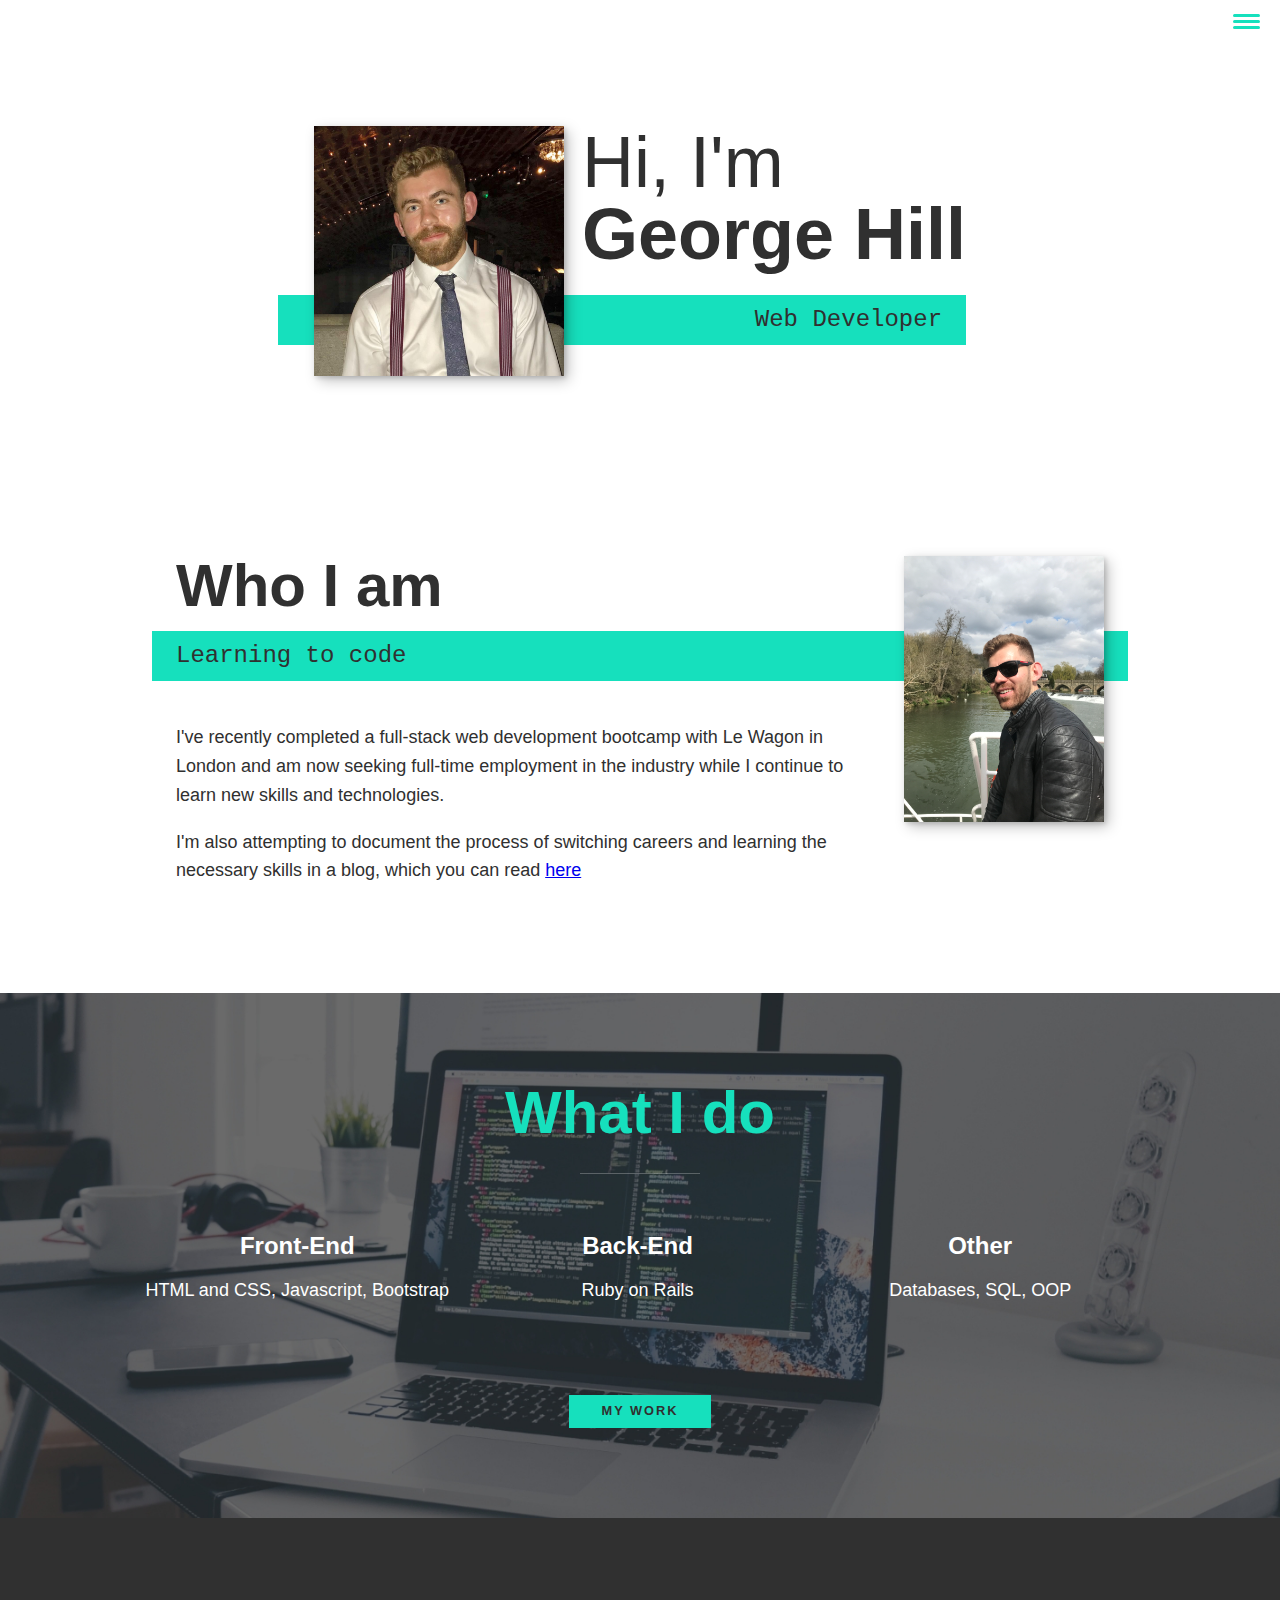
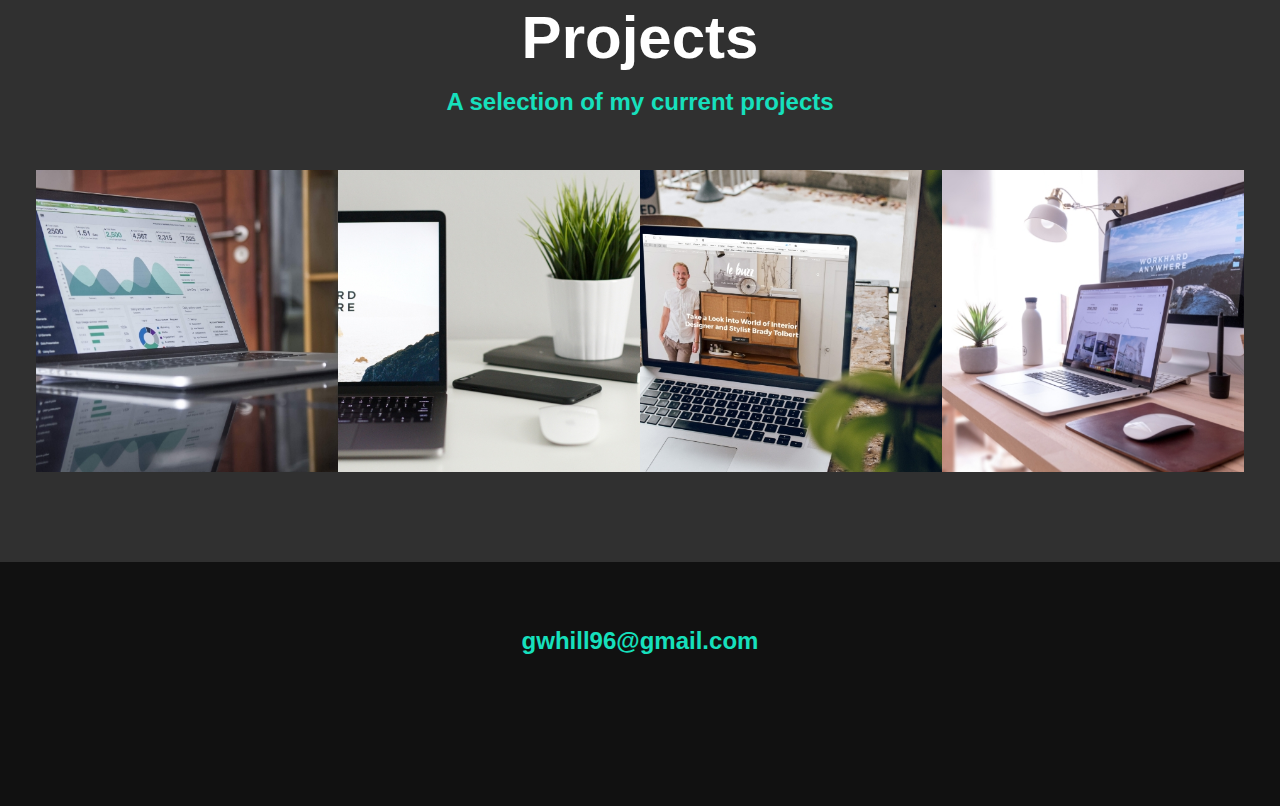
==== index.html @ 16427d5f "Making git repo" ====
<!DOCTYPE html>
<html lang="en">
    <head>
        <meta charset="UTF-8">
        <meta name="viewport" content="width=device-width, initial-scale=1.0">
        <title>George Hill Portfolio Website</title>
        <link rel="stylesheet" href="https://cdnjs.cloudflare.com/ajax/libs/normalize/7.0.0/normalize.min.css">
        <link rel="stylesheet" href="https://cdnjs.cloudflare.com/ajax/libs/font-awesome/5.11.2/css/all.css" integrity="sha256-46qynGAkLSFpVbEBog43gvNhfrOj+BmwXdxFgVK/Kvc=" crossorigin="anonymous" />

        <!-- Custom Fonts -->
        <link href="https://fonts.googleapis.com/css?family=Lora:400,700|Roboto+Slab:400,700&display=swap" rel="stylesheet">

        <link rel="stylesheet" href="css/style.css">

    </head>
    <body>
        <header>
            <div class="logo">
                <img src="" alt="">
            </div>
            <button class="nav-toggle" aria-label="toggle navigation">
                <span class="hamburger"></span>
            </button>
            <nav class="nav">
                <ul class="nav__list">
                    <li class="nav__item"><a href="#home" class="nav__link">Home</a></li>
                    <li class="nav__item"><a href="#about" class="nav__link">About Me</a></li>
                    <li class="nav__item"><a href="#work" class="nav__link">Projects</a></li>
                    <li class="nav__item"><a href="#resume" class="nav__link">Resume/CV</a></li>
                    <li class="nav__item"><a href="blog.html" class="nav__link">Blog</a></li>
                </ul>
            </nav>
        </header>

        <!-- Introduction -->
        <section class="intro" id="home">
            <h1 class="section__title section__title--intro">
                Hi, I'm<strong>George Hill</strong>
            </h1>
            <p class="section__subtitle section__subtitle--intro">Web Developer</p>
            <img src="img/geo-00.jpg" alt="a picture of George Hill smiling" class="intro__img">
        </section>

        <!-- About me -->
        <section class="about-me" id="about">
          <h2 class="section__title section__title--about">Who I am</h2>
          <p class="section__subtitle section__subtitle--about">Learning to code</p>

          <div class="about-me__body">
            <p>I've recently completed a full-stack web development bootcamp with Le Wagon in London and am now seeking full-time employment in the industry while I continue to learn new skills and technologies.</p>
            <p>I'm also attempting to document the process of switching careers and learning the necessary skills in a blog, which you can read <a href="blog.html">here</a></p>
          </div>

          <img src="img/geo-01.jpg" alt="George by a river" class="about-me__img">
       </section>

       <!-- My services -->
        <section class="my-services" id="services">
            <h2 class="section__title section__title--services">What I do</h2>
            <div class="services">
                <div class="service">
                    <h3>Front-End</h3>
                    <p>HTML and CSS, Javascript, Bootstrap</p>
                </div> <!-- / service -->

                <div class="service">
                    <h3>Back-End</h3>
                    <p>Ruby on Rails</p>
                </div> <!-- / service -->

                <div class="service">
                    <h3>Other</h3>
                    <p>Databases, SQL, OOP</p>
                </div> <!-- / service -->
            </div> <!-- / services -->

            <a href="#work" class="btn">My Work</a>
        </section>

        <!-- Projects -->
        <section class="my-work" id="work">
            <h2 class="section__title section__title--work">Projects</h2>
            <p class="section__subtitle section__subtitle--work">A selection of my current projects</p>

            <div class="portfolio">
                <!-- Portfolio item 01 -->
                <a href="portfolio-item.html" class="portfolio__item">
                    <img src="img/portfolio-01.jpg" alt="The Giving Loop" class="portfolio__img">
                </a>

                <!-- Portfolio item 02 -->
                <a href="portfolio-item.html" class="portfolio__item">
                    <img src="img/portfolio-02.jpg" alt="Petsy" class="portfolio__img">
                </a>

                <!-- Portfolio item 03 -->
                <a href="portfolio-item.html" class="portfolio__item">
                    <img src="img/portfolio-03.jpg" alt="Financial Planning App" class="portfolio__img">
                </a>

                <!-- Portfolio item 04 -->
                <a href="portfolio-item.html" class="portfolio__item">
                    <img src="img/portfolio-04.jpg" alt="Golf Clicker Game" class="portfolio__img">
                </a>
            </div>
        </section>


        <!-- Footer -->
        <footer class="footer">
            <a href="mailto:gwhill96@gmail.com" class="footer__link">gwhill96@gmail.com</a>
            <ul class="social-list">
                <li class="social-list__item">
                    <a class="social-list__link" href="https://www.linkedin.com/in/george-hill96/">
                        <i class="fab fa-linkedin"></i>
                    </a>
                </li>
                <li class="social-list__item">
                    <a class="social-list__link" href="https://github.com/gwhill96">
                        <i class="fab fa-github"></i>
                    </a>
                </li>
            </ul>
        </footer>


        <script src="js/index.js"></script>

    </body>
</html>
---- css/style.css ----
*,
*::before,
*::after {
    box-sizing: border-box;
}

/* Custom Properties */

:root {
    --ff-primary: 'Source Sans Pro', sans-serif;
    --ff-secondary: 'Source Code Pro', monospace;

    --fw-reg: 300;
    --fw-bold: 900;

    --clr-light: #fff;
    --clr-dark: #303030;
    --clr-accent: #16e0bd;

    --fs-h1: 3rem;
    --fs-h2: 2.25rem;
    --fs-h3: 1.25rem;
    --fs-body: 1rem;

    --bs: 0.25em 0.25em 0.75em rgba(0,0,0,.25),
          0.125em 0.125em 0.25em rgba(0,0,0,.15);
}

@media (min-width: 800px) {
    :root {
        --fs-h1: 4.5rem;
        --fs-h2: 3.75rem;
        --fs-h3: 1.5rem;
        --fs-body: 1.125rem;
    }
}

/* General styles */

html {
    scroll-behavior: smooth;
}

body {
    background: var(--clr-light);
    color: var(--clr-dark);
    margin: 0;
    font-family: var(--ff-primary);
    font-size: var(--fs-body);
    line-height: 1.6;
}

section {
    padding: 5em 2em;
}

img {
    display: block;
    max-width: 100%;
}

strong { font-weight: var(--fw-bold) }

:focus {
    outline: 3px solid var(--clr-accent);
    outline-offset: 3px;
}

/* Buttons */

.btn {
    display: inline-block;
    padding: .5em 2.5em;
    background: var(--clr-accent);
    color: var(--clr-dark);
    text-decoration: none;
    cursor: pointer;
    font-size: .8rem;
    text-transform: uppercase;
    letter-spacing: 2px;
    font-weight: var(--fw-bold);
    transition: transform 200ms ease-in-out;
}

.btn:hover {
    transform: scale(1.1);
}

/* Typography */

h1,
h2,
h3 {
    line-height: 1;
    margin: 0;
}

h1 { font-size: var(--fs-h1) }
h2 { font-size: var(--fs-h2) }
h3 { font-size: var(--fs-h3) }


.section__title {
    margin-bottom: .25em;
}

.section__title--intro {
    font-weight: var(--fw-reg);
}

.section__title--intro strong {
    display: block;
}

.section__subtitle {
    margin: 0;
    font-size: var(--fs-h3);
}

.section__subtitle--intro,
.section__subtitle--about {
    background: var(--clr-accent);
    padding: .25em 1em;
    font-family: var(--ff-secondary);
    margin-bottom: 1em;
}

.section__subtitle--work {
    color: var(--clr-accent);
    font-weight: var(--fw-bold);
    margin-bottom: 2em;
}

/* header */

header {
    display: flex;
    justify-content: space-between;
    padding: 1em;
}

.logo {
    max-width: 100px;
}

.nav {
    position: fixed;
    background: var(--clr-dark);
    color: var(--clr-light);
    top: 0;
    bottom: 0;
    left: 0;
    right: 0;
    z-index: 100;

    transform: translateX(100%);
    transition: transform 250ms cubic-bezier(.5, 0, .5, 1);
}

.nav__list {
    list-style: none;
    display: flex;
    height: 100%;
    flex-direction: column;
    justify-content: space-evenly;
    align-items: center;
    margin: 0;
    padding: 0;
}

.nav__link {
    color: inherit;
    font-weight: var(--fw-bold);
    font-size: var(--fs-h2);
    text-decoration: none;
}

.nav__link:hover {
    color: var(--clr-accent);
}

.nav-toggle {
    padding: .5em;
    background: transparent;
    border: 0;
    cursor: pointer;
    position: absolute;
    right: 1em;
    top: 1em;
    z-index: 1000;
}

.nav-open .nav {
    transform: translateX(0);
}

.nav-open .nav-toggle {
    position: fixed;
}

.nav-open .hamburger {
    transform: rotate(.625turn);
}

.nav-open .hamburger::before {
    transform: rotate(90deg) translateX(-6px);
}

.nav-open .hamburger::after {
    opacity: 0;
}

.hamburger {
    display: block;
    position: relative;
}

.hamburger,
.hamburger::before,
.hamburger::after {
    background: var(--clr-accent);
    width: 2em;
    height: 3px;
    border-radius: 1em;
    transition: transform 250ms ease-in-out;
}


.hamburger::before,
.hamburger::after {
    content: '';
    position: absolute;
    left: 0;
    right: 0;
}

.hamburger::before { top: 6px; }
.hamburger::after { bottom: 6px; }


/*  Intro section  */

.intro {
    position: relative;
}

.intro__img {
    box-shadow: var(--bs);
}

.section__subtitle--intro {
    display: inline-block;
}

@media (min-width: 600px) {
    .intro {
        display: grid;
        width: min-content;
        margin: 0 auto;
        grid-column-gap: 1em;
        grid-template-areas:
            "img title"
            "img subtitle";
        grid-template-columns: min-content max-content;
    }

    .intro__img {
        grid-area: img;
        min-width: 250px;
        position: relative;
        z-index: 2;
    }

    .section__subtitle--intro {
        align-self: start;
        grid-column: -1 / 1;
        grid-row: 2;
        text-align: right;
        position: relative;
        left: -1.5em;
        width: calc(100% + 1.5em);
    }
}



/*  My services section  */

.my-services {
    background-color: var(--clr-dark);
    background-image: url(../img/services-bg.jpg);
    background-size: cover;
    /* background-blend-mode: multiply; */
    color: var(--clr-light);
    text-align: center;
}

.section__title--services {
    color: var(--clr-accent);
    position: relative;
}

.section__title--services::after {
    content: '';
    display: block;
    width: 2em;
    height: 1px;
    margin: 0.5em auto 1em;
    background: var(--clr-light);
    opacity: 0.25;
}

.services {
    margin-bottom: 4em;
}

.service {
    max-width: 500px;
    flex: min-content;
}

@media (min-width: 800px) {
    .services {
        display: flex;
        max-width: 1000px;
        margin-left: auto;
        margin-right: auto;
    }

    .service + .service {
        margin-left: 2em;
    }
}


.about-me {
    max-width: 1000px;
    margin: 0 auto;
}

.about-me__img {
    box-shadow: var(--bs);
}

@media (min-width: 600px) {
    .about-me {
        display: grid;
        grid-template-columns: 1fr 200px;
        grid-template-areas:
            "title img"
            "subtitle img"
            "text img";
        grid-column-gap: 2em;
    }

    .section__title--about {
        grid-area: title;
    }

    .section__subtitle--about {
        grid-column: 1 / -1;
        grid-row: 2;
        position: relative;
        left: -1em;
        width: calc(100% + 2em);
        padding-left: 1em;
        padding-right: calc(200px + 4em);
    }

    .about-me__img {
        grid-area: img;
        position: relative;
        z-index: 2;
    }
}

/* My Work */

.my-work {
    background-color: var(--clr-dark);
    color: var(--clr-light);
    text-align: center;
}

.portfolio {
    display: grid;
    grid-template-columns: repeat(auto-fit, minmax(300px, 1fr));
}

.portfolio__item {
    background: var(--clr-accent);
    overflow: hidden;
}

.portfolio__img {
    transition:
        transform 750ms cubic-bezier(.5, 0, .5, 1),
        opacity 250ms linear;
}

.portfolio__item:focus {
    position: relative;
    z-index: 2;
}

.portfolio__img:hover,
.portfolio__item:focus .portfolio__img {
    transform: scale(1.2);
    opacity: .5;
}


/* footer */

.footer {
    background: #111;
    color: var(--clr-accent);
    text-align: center;
    padding: 2.5em 0;
    font-size: var(--fs-h3);

}

.footer a {
    color: inherit;
    text-decoration: none;
}

.footer__link {
    font-weight: var(--fw-bold);
}

.footer__link:hover,
.social-list__link:hover {
    opacity: .7;
}

.footer__link:hover {
    text-decoration: underline;
}

.social-list {
    list-style: none;
    display: flex;
    justify-content: center;
    margin: 2em 0 0;
    padding: 0;
}

.social-list__item {
    margin: 0 .5em;
}

.social-list__link {
    padding: .5em;
}
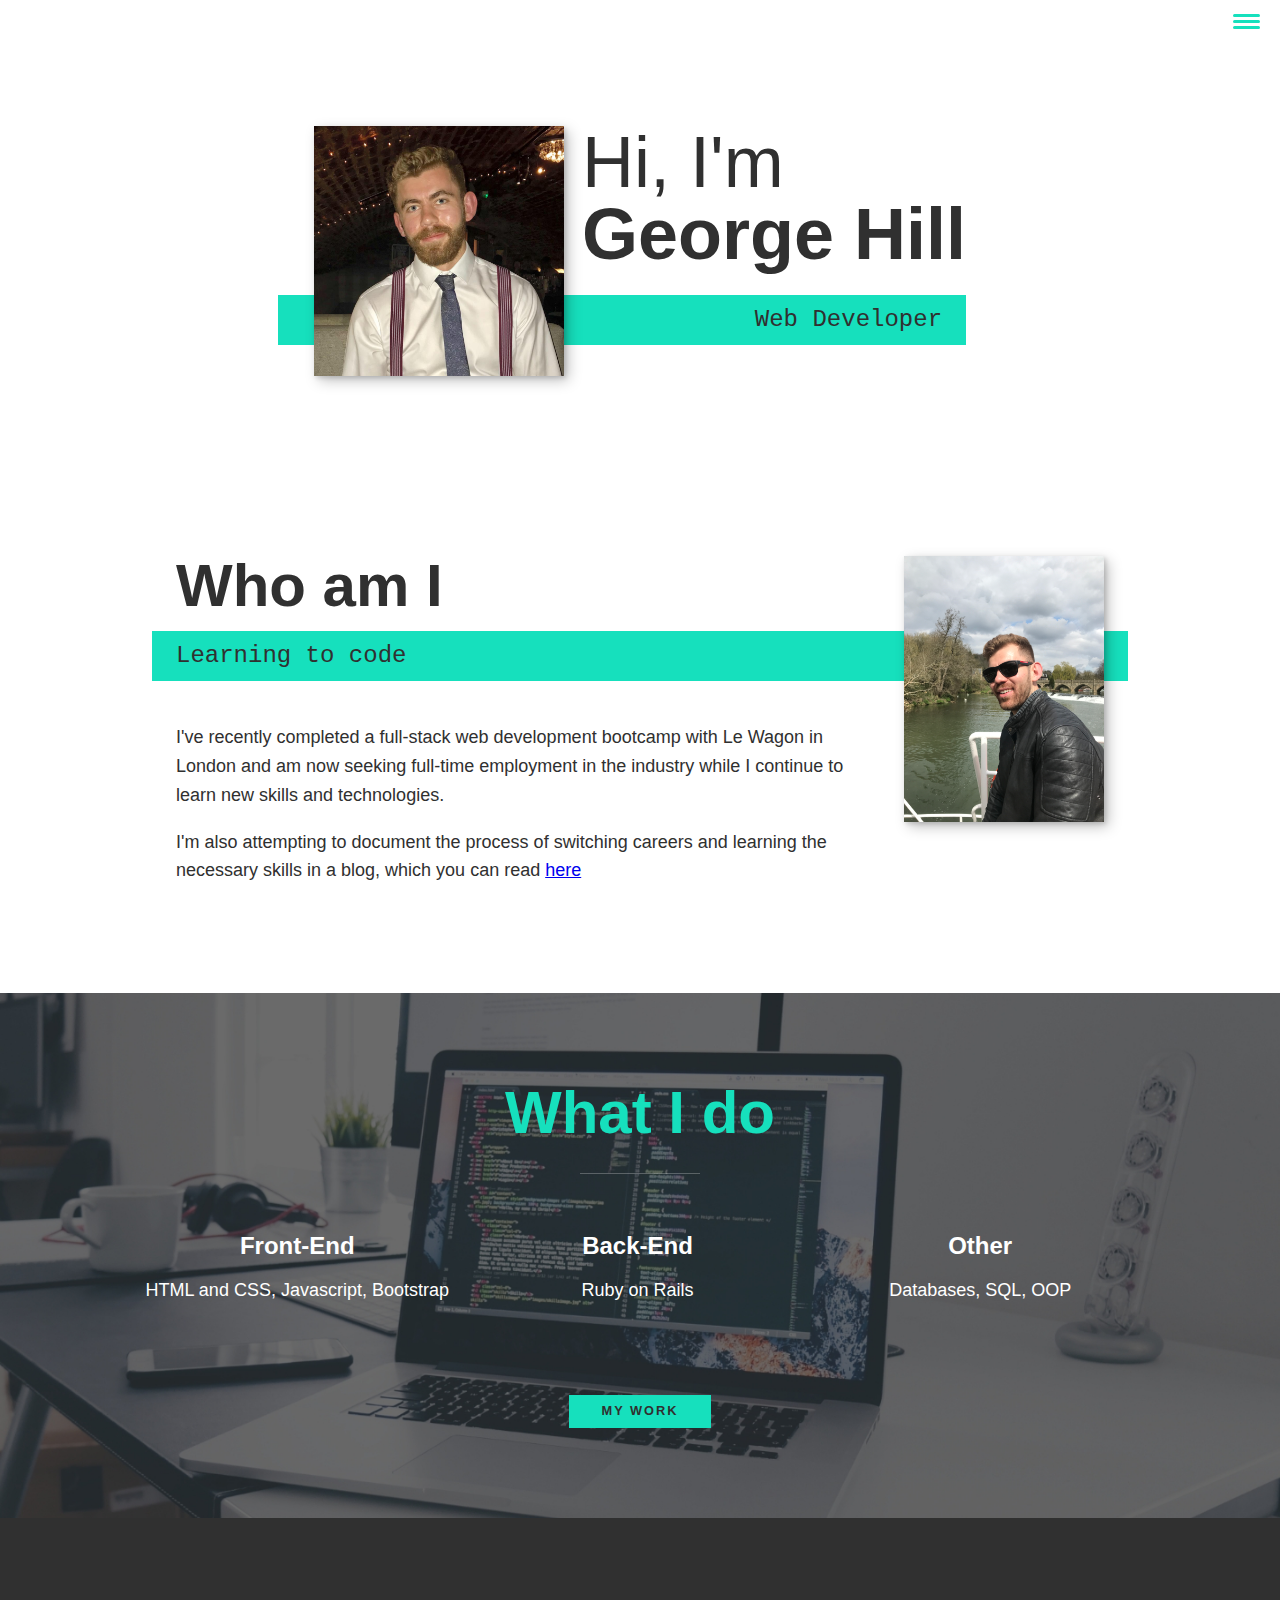
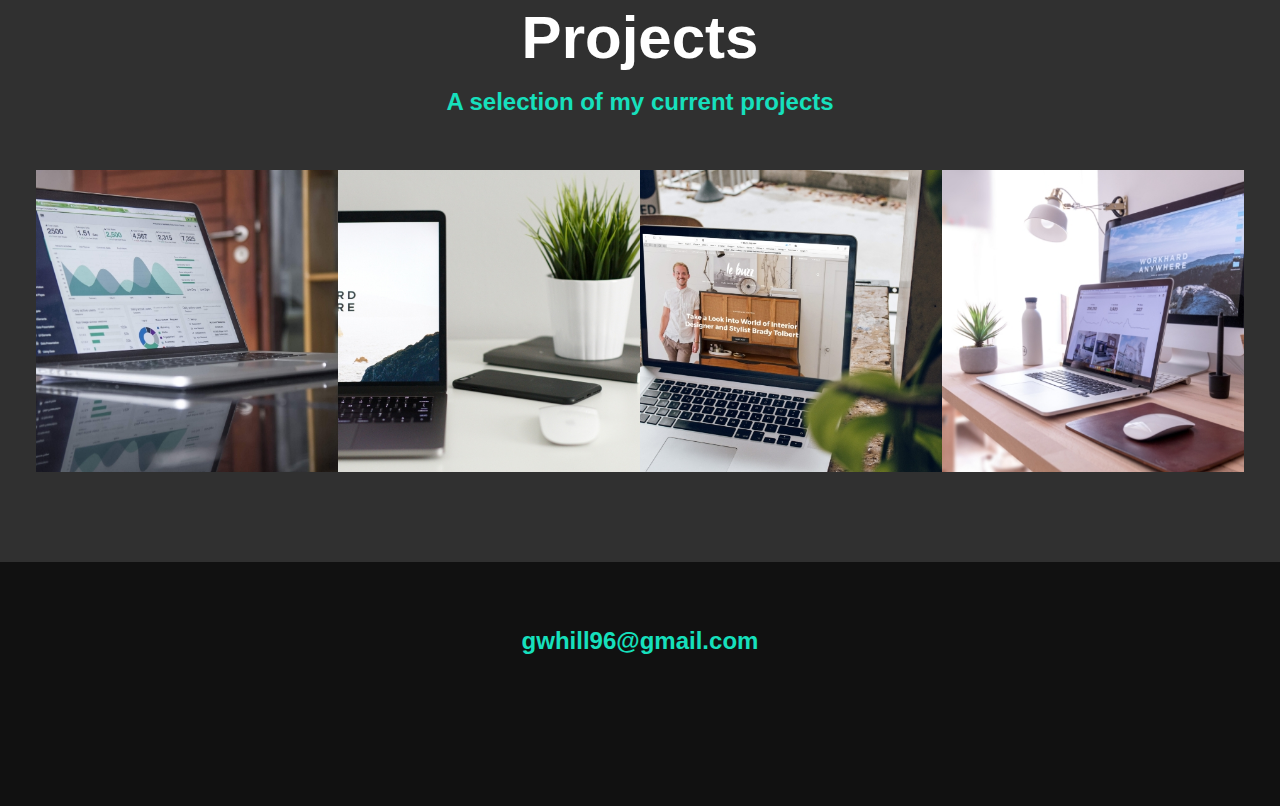
==== commit 5a12e551: "Added portfolio pages" ====
--- a/index.html
+++ b/index.html
@@ -43,7 +43,7 @@
 
         <!-- About me -->
         <section class="about-me" id="about">
-          <h2 class="section__title section__title--about">Who I am</h2>
+          <h2 class="section__title section__title--about">Who am I</h2>
           <p class="section__subtitle section__subtitle--about">Learning to code</p>
 
           <div class="about-me__body">
@@ -84,22 +84,22 @@
 
             <div class="portfolio">
                 <!-- Portfolio item 01 -->
-                <a href="portfolio-item.html" class="portfolio__item">
+                <a href="/portfolio-items/portfolio-item1.html" class="portfolio__item">
                     <img src="img/portfolio-01.jpg" alt="The Giving Loop" class="portfolio__img">
                 </a>
 
                 <!-- Portfolio item 02 -->
-                <a href="portfolio-item.html" class="portfolio__item">
+                <a href="/portfolio-items/portfolio-item2.html" class="portfolio__item">
                     <img src="img/portfolio-02.jpg" alt="Petsy" class="portfolio__img">
                 </a>
 
                 <!-- Portfolio item 03 -->
-                <a href="portfolio-item.html" class="portfolio__item">
+                <a href="/portfolio-items/portfolio-item3.html" class="portfolio__item">
                     <img src="img/portfolio-03.jpg" alt="Financial Planning App" class="portfolio__img">
                 </a>
 
                 <!-- Portfolio item 04 -->
-                <a href="portfolio-item.html" class="portfolio__item">
+                <a href="/portfolio-items/portfolio-item4.html" class="portfolio__item">
                     <img src="img/portfolio-04.jpg" alt="Golf Clicker Game" class="portfolio__img">
                 </a>
             </div>
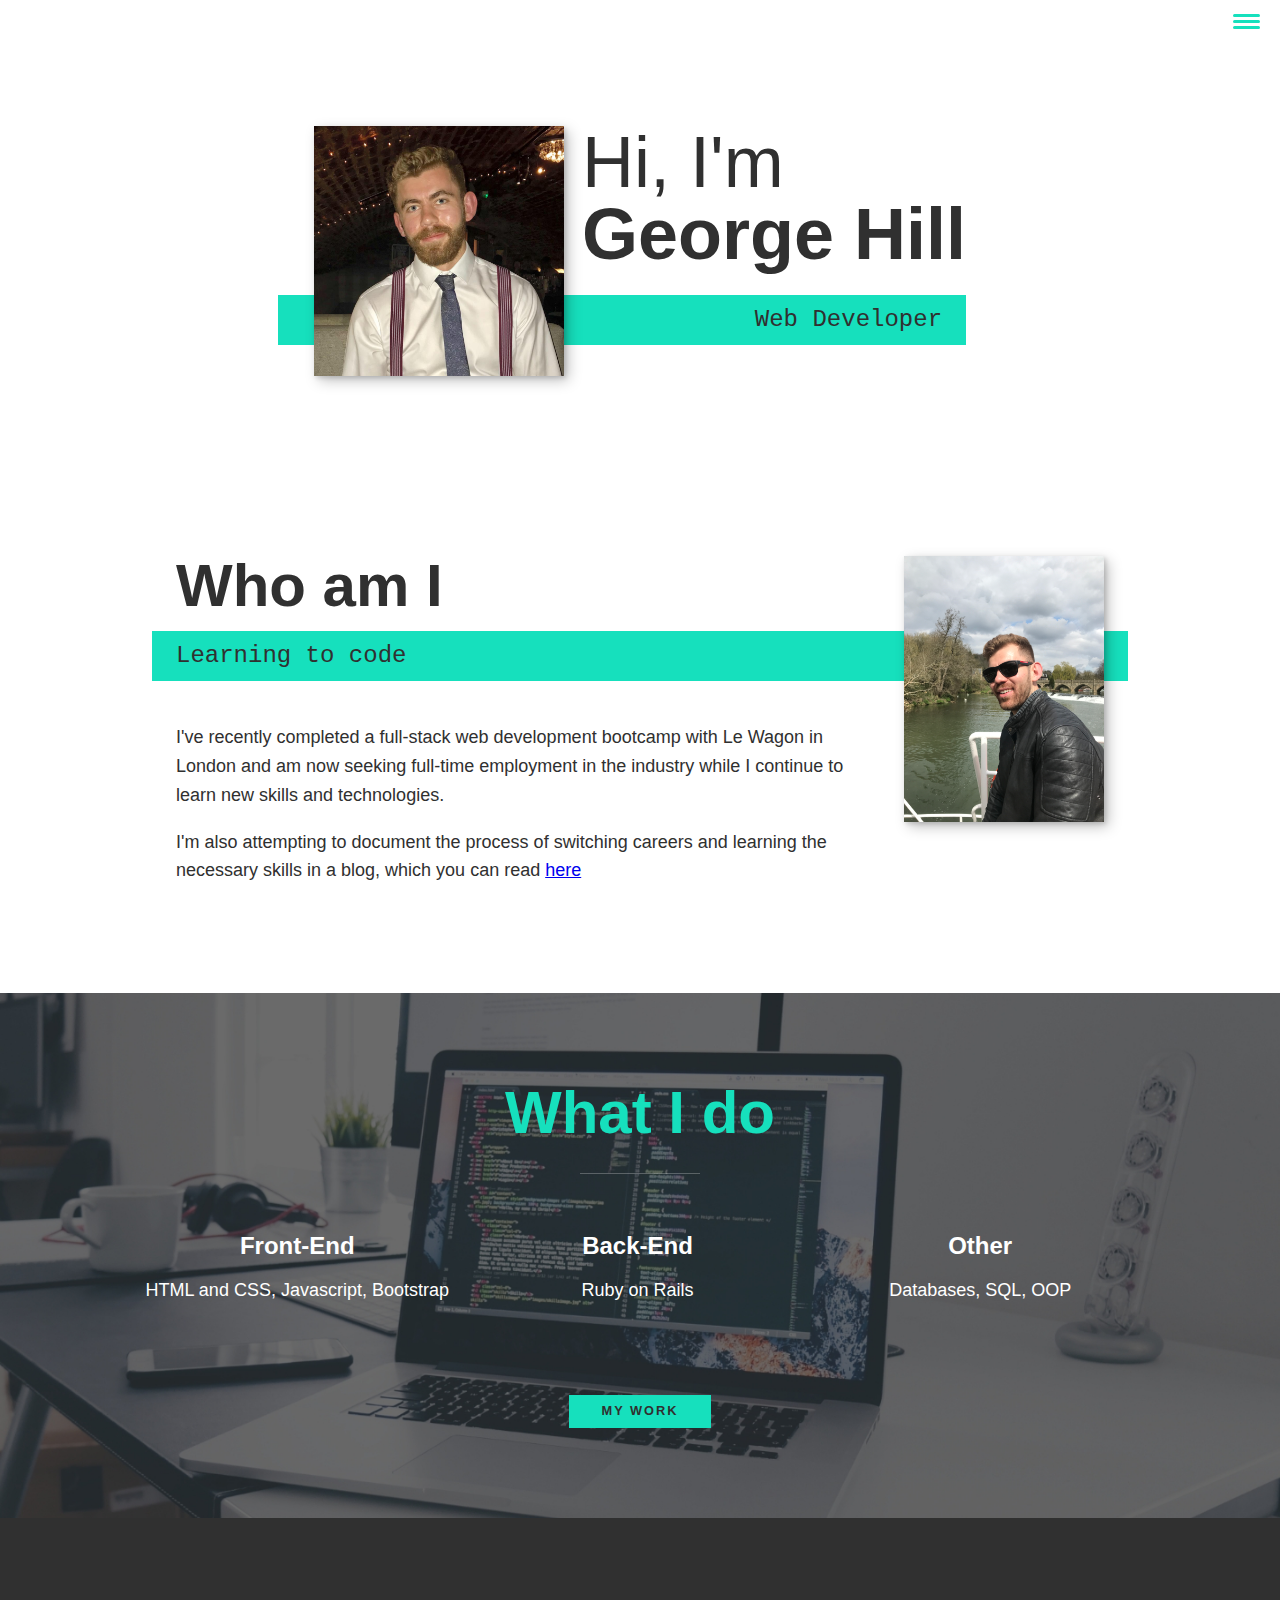
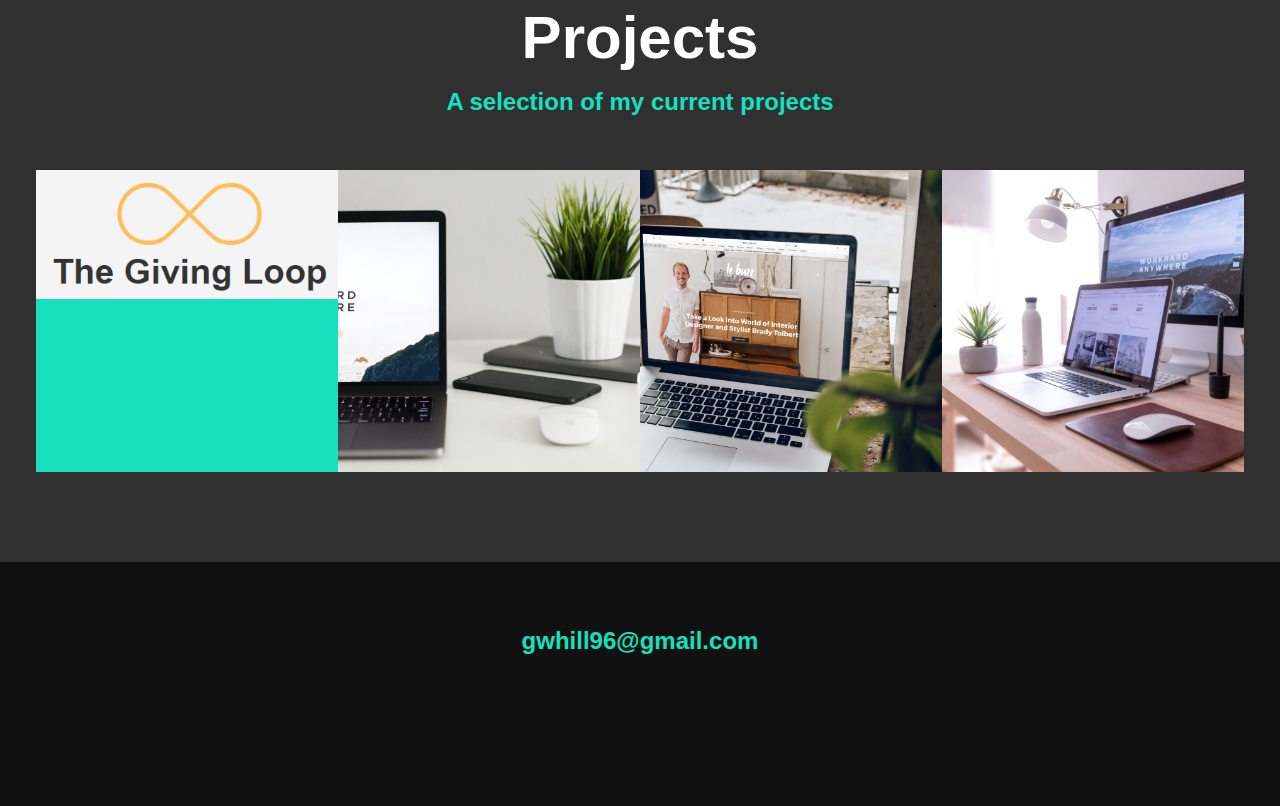
==== commit af733bbe: "Fixed formatting in CSS file" ====
--- a/index.html
+++ b/index.html
@@ -85,7 +85,7 @@
             <div class="portfolio">
                 <!-- Portfolio item 01 -->
                 <a href="/portfolio-items/portfolio-item1.html" class="portfolio__item">
-                    <img src="img/portfolio-01.jpg" alt="The Giving Loop" class="portfolio__img">
+                    <img src="img/givingloop.jpg" alt="The Giving Loop" class="portfolio__img">
                 </a>
 
                 <!-- Portfolio item 02 -->
--- a/css/style.css
+++ b/css/style.css
@@ -1,89 +1,89 @@
 *,
 *::before,
 *::after {
-    box-sizing: border-box;
+  box-sizing: border-box;
 }
 
 /* Custom Properties */
 
 :root {
-    --ff-primary: 'Source Sans Pro', sans-serif;
-    --ff-secondary: 'Source Code Pro', monospace;
-
-    --fw-reg: 300;
-    --fw-bold: 900;
-
-    --clr-light: #fff;
-    --clr-dark: #303030;
-    --clr-accent: #16e0bd;
-
-    --fs-h1: 3rem;
-    --fs-h2: 2.25rem;
-    --fs-h3: 1.25rem;
-    --fs-body: 1rem;
-
-    --bs: 0.25em 0.25em 0.75em rgba(0,0,0,.25),
-          0.125em 0.125em 0.25em rgba(0,0,0,.15);
+  --ff-primary: 'Source Sans Pro', sans-serif;
+  --ff-secondary: 'Source Code Pro', monospace;
+
+  --fw-reg: 300;
+  --fw-bold: 900;
+
+  --clr-light: #fff;
+  --clr-dark: #303030;
+  --clr-accent: #16e0bd;
+
+  --fs-h1: 3rem;
+  --fs-h2: 2.25rem;
+  --fs-h3: 1.25rem;
+  --fs-body: 1rem;
+
+  --bs: 0.25em 0.25em 0.75em rgba(0,0,0,.25),
+        0.125em 0.125em 0.25em rgba(0,0,0,.15);
 }
 
 @media (min-width: 800px) {
-    :root {
-        --fs-h1: 4.5rem;
-        --fs-h2: 3.75rem;
-        --fs-h3: 1.5rem;
-        --fs-body: 1.125rem;
-    }
+  :root {
+    --fs-h1: 4.5rem;
+    --fs-h2: 3.75rem;
+    --fs-h3: 1.5rem;
+    --fs-body: 1.125rem;
+  }
 }
 
 /* General styles */
 
 html {
-    scroll-behavior: smooth;
+  scroll-behavior: smooth;
 }
 
 body {
-    background: var(--clr-light);
-    color: var(--clr-dark);
-    margin: 0;
-    font-family: var(--ff-primary);
-    font-size: var(--fs-body);
-    line-height: 1.6;
+  background: var(--clr-light);
+  color: var(--clr-dark);
+  margin: 0;
+  font-family: var(--ff-primary);
+  font-size: var(--fs-body);
+  line-height: 1.6;
 }
 
 section {
-    padding: 5em 2em;
+  padding: 5em 2em;
 }
 
 img {
-    display: block;
-    max-width: 100%;
+  display: block;
+  max-width: 100%;
 }
 
 strong { font-weight: var(--fw-bold) }
 
 :focus {
-    outline: 3px solid var(--clr-accent);
-    outline-offset: 3px;
+  outline: 3px solid var(--clr-accent);
+  outline-offset: 3px;
 }
 
 /* Buttons */
 
 .btn {
-    display: inline-block;
-    padding: .5em 2.5em;
-    background: var(--clr-accent);
-    color: var(--clr-dark);
-    text-decoration: none;
-    cursor: pointer;
-    font-size: .8rem;
-    text-transform: uppercase;
-    letter-spacing: 2px;
-    font-weight: var(--fw-bold);
-    transition: transform 200ms ease-in-out;
+  display: inline-block;
+  padding: .5em 2.5em;
+  background: var(--clr-accent);
+  color: var(--clr-dark);
+  text-decoration: none;
+  cursor: pointer;
+  font-size: .8rem;
+  text-transform: uppercase;
+  letter-spacing: 2px;
+  font-weight: var(--fw-bold);
+  transition: transform 200ms ease-in-out;
 }
 
 .btn:hover {
-    transform: scale(1.1);
+  transform: scale(1.1);
 }
 
 /* Typography */
@@ -91,8 +91,8 @@
 h1,
 h2,
 h3 {
-    line-height: 1;
-    margin: 0;
+  line-height: 1;
+  margin: 0;
 }
 
 h1 { font-size: var(--fs-h1) }
@@ -101,137 +101,137 @@
 
 
 .section__title {
-    margin-bottom: .25em;
+  margin-bottom: .25em;
 }
 
 .section__title--intro {
-    font-weight: var(--fw-reg);
+  font-weight: var(--fw-reg);
 }
 
 .section__title--intro strong {
-    display: block;
+  display: block;
 }
 
 .section__subtitle {
-    margin: 0;
-    font-size: var(--fs-h3);
+  margin: 0;
+  font-size: var(--fs-h3);
 }
 
 .section__subtitle--intro,
 .section__subtitle--about {
-    background: var(--clr-accent);
-    padding: .25em 1em;
-    font-family: var(--ff-secondary);
-    margin-bottom: 1em;
+  background: var(--clr-accent);
+  padding: .25em 1em;
+  font-family: var(--ff-secondary);
+  margin-bottom: 1em;
 }
 
 .section__subtitle--work {
-    color: var(--clr-accent);
-    font-weight: var(--fw-bold);
-    margin-bottom: 2em;
+  color: var(--clr-accent);
+  font-weight: var(--fw-bold);
+  margin-bottom: 2em;
 }
 
 /* header */
 
 header {
-    display: flex;
-    justify-content: space-between;
-    padding: 1em;
+  display: flex;
+  justify-content: space-between;
+  padding: 1em;
 }
 
 .logo {
-    max-width: 100px;
+  max-width: 100px;
 }
 
 .nav {
-    position: fixed;
-    background: var(--clr-dark);
-    color: var(--clr-light);
-    top: 0;
-    bottom: 0;
-    left: 0;
-    right: 0;
-    z-index: 100;
-
-    transform: translateX(100%);
-    transition: transform 250ms cubic-bezier(.5, 0, .5, 1);
+  position: fixed;
+  background: var(--clr-dark);
+  color: var(--clr-light);
+  top: 0;
+  bottom: 0;
+  left: 0;
+  right: 0;
+  z-index: 100;
+
+  transform: translateX(100%);
+  transition: transform 250ms cubic-bezier(.5, 0, .5, 1);
 }
 
 .nav__list {
-    list-style: none;
-    display: flex;
-    height: 100%;
-    flex-direction: column;
-    justify-content: space-evenly;
-    align-items: center;
-    margin: 0;
-    padding: 0;
+  list-style: none;
+  display: flex;
+  height: 100%;
+  flex-direction: column;
+  justify-content: space-evenly;
+  align-items: center;
+  margin: 0;
+  padding: 0;
 }
 
 .nav__link {
-    color: inherit;
-    font-weight: var(--fw-bold);
-    font-size: var(--fs-h2);
-    text-decoration: none;
+  color: inherit;
+  font-weight: var(--fw-bold);
+  font-size: var(--fs-h2);
+  text-decoration: none;
 }
 
 .nav__link:hover {
-    color: var(--clr-accent);
+  color: var(--clr-accent);
 }
 
 .nav-toggle {
-    padding: .5em;
-    background: transparent;
-    border: 0;
-    cursor: pointer;
-    position: absolute;
-    right: 1em;
-    top: 1em;
-    z-index: 1000;
+  padding: .5em;
+  background: transparent;
+  border: 0;
+  cursor: pointer;
+  position: absolute;
+  right: 1em;
+  top: 1em;
+  z-index: 1000;
 }
 
 .nav-open .nav {
-    transform: translateX(0);
+  transform: translateX(0);
 }
 
 .nav-open .nav-toggle {
-    position: fixed;
+  position: fixed;
 }
 
 .nav-open .hamburger {
-    transform: rotate(.625turn);
+  transform: rotate(.625turn);
 }
 
 .nav-open .hamburger::before {
-    transform: rotate(90deg) translateX(-6px);
+  transform: rotate(90deg) translateX(-6px);
 }
 
 .nav-open .hamburger::after {
-    opacity: 0;
+  opacity: 0;
 }
 
 .hamburger {
-    display: block;
-    position: relative;
+  display: block;
+  position: relative;
 }
 
 .hamburger,
 .hamburger::before,
 .hamburger::after {
-    background: var(--clr-accent);
-    width: 2em;
-    height: 3px;
-    border-radius: 1em;
-    transition: transform 250ms ease-in-out;
+  background: var(--clr-accent);
+  width: 2em;
+  height: 3px;
+  border-radius: 1em;
+  transition: transform 250ms ease-in-out;
 }
 
 
 .hamburger::before,
 .hamburger::after {
-    content: '';
-    position: absolute;
-    left: 0;
-    right: 0;
+  content: '';
+  position: absolute;
+  left: 0;
+  right: 0;
 }
 
 .hamburger::before { top: 6px; }
@@ -241,45 +241,45 @@
 /*  Intro section  */
 
 .intro {
+  position: relative;
+}
+
+.intro__img {
+  box-shadow: var(--bs);
+}
+
+.section__subtitle--intro {
+  display: inline-block;
+}
+
+@media (min-width: 600px) {
+  .intro {
+    display: grid;
+    width: min-content;
+    margin: 0 auto;
+    grid-column-gap: 1em;
+    grid-template-areas:
+        "img title"
+        "img subtitle";
+    grid-template-columns: min-content max-content;
+  }
+
+  .intro__img {
+    grid-area: img;
+    min-width: 250px;
     position: relative;
-}
-
-.intro__img {
-    box-shadow: var(--bs);
-}
-
-.section__subtitle--intro {
-    display: inline-block;
-}
-
-@media (min-width: 600px) {
-    .intro {
-        display: grid;
-        width: min-content;
-        margin: 0 auto;
-        grid-column-gap: 1em;
-        grid-template-areas:
-            "img title"
-            "img subtitle";
-        grid-template-columns: min-content max-content;
-    }
-
-    .intro__img {
-        grid-area: img;
-        min-width: 250px;
-        position: relative;
-        z-index: 2;
-    }
-
-    .section__subtitle--intro {
-        align-self: start;
-        grid-column: -1 / 1;
-        grid-row: 2;
-        text-align: right;
-        position: relative;
-        left: -1.5em;
-        width: calc(100% + 1.5em);
-    }
+    z-index: 2;
+  }
+
+  .section__subtitle--intro {
+      align-self: start;
+      grid-column: -1 / 1;
+      grid-row: 2;
+      text-align: right;
+      position: relative;
+      left: -1.5em;
+      width: calc(100% + 1.5em);
+  }
 }
 
 
@@ -296,161 +296,160 @@
 }
 
 .section__title--services {
-    color: var(--clr-accent);
+  color: var(--clr-accent);
+  position: relative;
+}
+
+.section__title--services::after {
+  content: '';
+  display: block;
+  width: 2em;
+  height: 1px;
+  margin: 0.5em auto 1em;
+  background: var(--clr-light);
+  opacity: 0.25;
+}
+
+.services {
+  margin-bottom: 4em;
+}
+
+.service {
+  max-width: 500px;
+  flex: min-content;
+}
+
+@media (min-width: 800px) {
+  .services {
+    display: flex;
+    max-width: 1000px;
+    margin-left: auto;
+    margin-right: auto;
+  }
+
+  .service + .service {
+    margin-left: 2em;
+  }
+}
+
+
+.about-me {
+  max-width: 1000px;
+  margin: 0 auto;
+}
+
+.about-me__img {
+  box-shadow: var(--bs);
+}
+
+@media (min-width: 600px) {
+  .about-me {
+    display: grid;
+    grid-template-columns: 1fr 200px;
+    grid-template-areas:
+        "title img"
+        "subtitle img"
+        "text img";
+    grid-column-gap: 2em;
+  }
+
+  .section__title--about {
+    grid-area: title;
+  }
+
+  .section__subtitle--about {
+    grid-column: 1 / -1;
+    grid-row: 2;
     position: relative;
-}
-
-.section__title--services::after {
-    content: '';
-    display: block;
-    width: 2em;
-    height: 1px;
-    margin: 0.5em auto 1em;
-    background: var(--clr-light);
-    opacity: 0.25;
-}
-
-.services {
-    margin-bottom: 4em;
-}
-
-.service {
-    max-width: 500px;
-    flex: min-content;
-}
-
-@media (min-width: 800px) {
-    .services {
-        display: flex;
-        max-width: 1000px;
-        margin-left: auto;
-        margin-right: auto;
-    }
-
-    .service + .service {
-        margin-left: 2em;
-    }
-}
-
-
-.about-me {
-    max-width: 1000px;
-    margin: 0 auto;
-}
-
-.about-me__img {
-    box-shadow: var(--bs);
-}
-
-@media (min-width: 600px) {
-    .about-me {
-        display: grid;
-        grid-template-columns: 1fr 200px;
-        grid-template-areas:
-            "title img"
-            "subtitle img"
-            "text img";
-        grid-column-gap: 2em;
-    }
-
-    .section__title--about {
-        grid-area: title;
-    }
-
-    .section__subtitle--about {
-        grid-column: 1 / -1;
-        grid-row: 2;
-        position: relative;
-        left: -1em;
-        width: calc(100% + 2em);
-        padding-left: 1em;
-        padding-right: calc(200px + 4em);
-    }
-
-    .about-me__img {
-        grid-area: img;
-        position: relative;
-        z-index: 2;
-    }
-}
-
-/* My Work */
-
-.my-work {
-    background-color: var(--clr-dark);
-    color: var(--clr-light);
-    text-align: center;
-}
-
-.portfolio {
-    display: grid;
-    grid-template-columns: repeat(auto-fit, minmax(300px, 1fr));
-}
-
-.portfolio__item {
-    background: var(--clr-accent);
-    overflow: hidden;
-}
-
-.portfolio__img {
-    transition:
-        transform 750ms cubic-bezier(.5, 0, .5, 1),
-        opacity 250ms linear;
-}
-
-.portfolio__item:focus {
+    left: -1em;
+    width: calc(100% + 2em);
+    padding-left: 1em;
+    padding-right: calc(200px + 4em);
+  }
+
+  .about-me__img {
+    grid-area: img;
     position: relative;
     z-index: 2;
+  }
+}
+
+/* My Work */
+
+.my-work {
+  background-color: var(--clr-dark);
+  color: var(--clr-light);
+  text-align: center;
+}
+
+.portfolio {
+  display: grid;
+  grid-template-columns: repeat(auto-fit, minmax(300px, 1fr));
+}
+
+.portfolio__item {
+  background: var(--clr-accent);
+  overflow: hidden;
+}
+
+.portfolio__img {
+  transition:
+    transform 750ms cubic-bezier(.5, 0, .5, 1),
+    opacity 250ms linear;
+}
+
+.portfolio__item:focus {
+  position: relative;
+  z-index: 2;
 }
 
 .portfolio__img:hover,
 .portfolio__item:focus .portfolio__img {
-    transform: scale(1.2);
-    opacity: .5;
+  transform: scale(1.2);
+  opacity: .5;
 }
 
 
 /* footer */
 
 .footer {
-    background: #111;
-    color: var(--clr-accent);
-    text-align: center;
-    padding: 2.5em 0;
-    font-size: var(--fs-h3);
-
+  background: #111;
+  color: var(--clr-accent);
+  text-align: center;
+  padding: 2.5em 0;
+  font-size: var(--fs-h3);
 }
 
 .footer a {
-    color: inherit;
-    text-decoration: none;
+  color: inherit;
+  text-decoration: none;
 }
 
 .footer__link {
-    font-weight: var(--fw-bold);
+  font-weight: var(--fw-bold);
 }
 
 .footer__link:hover,
 .social-list__link:hover {
-    opacity: .7;
+  opacity: .7;
 }
 
 .footer__link:hover {
-    text-decoration: underline;
+  text-decoration: underline;
 }
 
 .social-list {
-    list-style: none;
-    display: flex;
-    justify-content: center;
-    margin: 2em 0 0;
-    padding: 0;
+  list-style: none;
+  display: flex;
+  justify-content: center;
+  margin: 2em 0 0;
+  padding: 0;
 }
 
 .social-list__item {
-    margin: 0 .5em;
+  margin: 0 .5em;
 }
 
 .social-list__link {
-    padding: .5em;
-}
+  padding: .5em;
+}
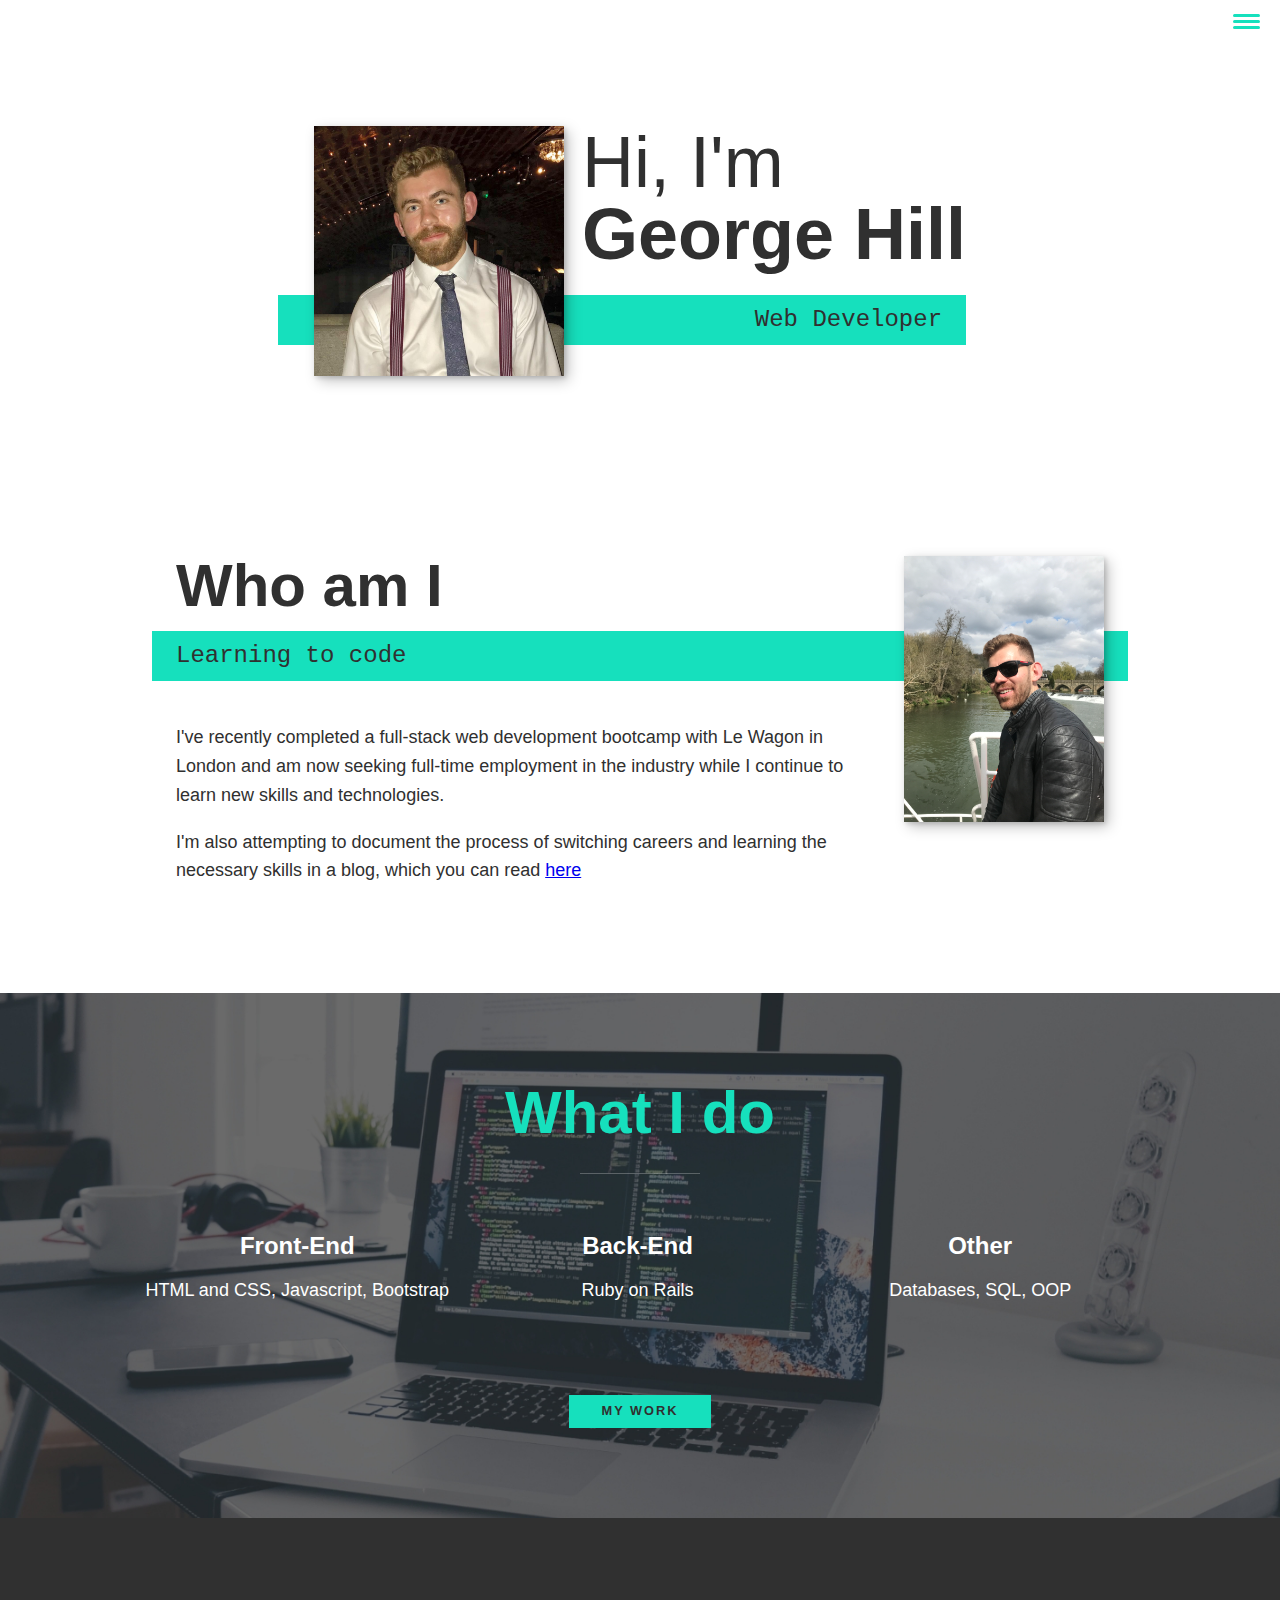
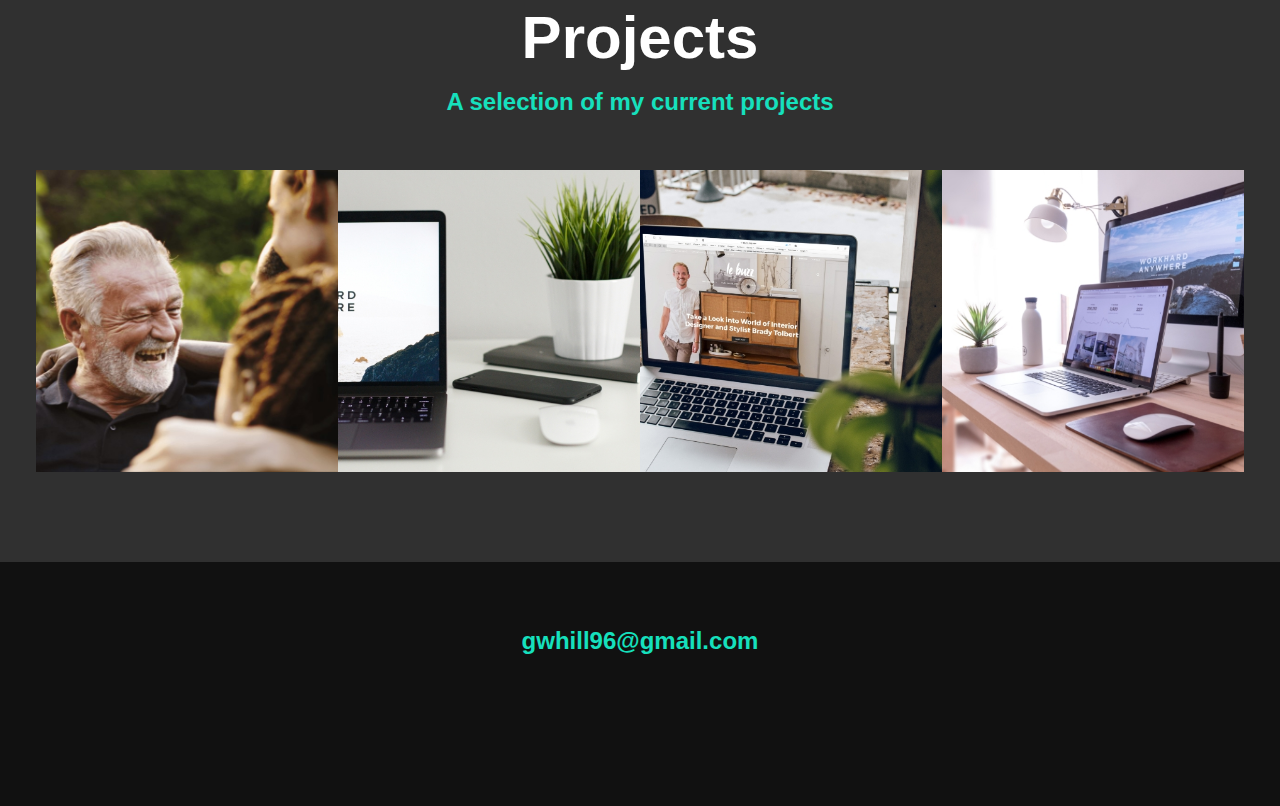
==== commit 2fa91d5b: "Created resume page - header and footer added" ====
--- a/index.html
+++ b/index.html
@@ -1,36 +1,37 @@
 <!DOCTYPE html>
 <html lang="en">
-    <head>
-        <meta charset="UTF-8">
-        <meta name="viewport" content="width=device-width, initial-scale=1.0">
-        <title>George Hill Portfolio Website</title>
-        <link rel="stylesheet" href="https://cdnjs.cloudflare.com/ajax/libs/normalize/7.0.0/normalize.min.css">
-        <link rel="stylesheet" href="https://cdnjs.cloudflare.com/ajax/libs/font-awesome/5.11.2/css/all.css" integrity="sha256-46qynGAkLSFpVbEBog43gvNhfrOj+BmwXdxFgVK/Kvc=" crossorigin="anonymous" />
+  <head>
+    <meta charset="UTF-8">
+    <meta name="viewport" content="width=device-width, initial-scale=1.0">
+    <title>George Hill Portfolio Website</title>
+    <link rel="stylesheet" href="https://cdnjs.cloudflare.com/ajax/libs/normalize/7.0.0/normalize.min.css">
+    <link rel="stylesheet" href="https://cdnjs.cloudflare.com/ajax/libs/font-awesome/5.11.2/css/all.css" integrity="sha256-46qynGAkLSFpVbEBog43gvNhfrOj+BmwXdxFgVK/Kvc=" crossorigin="anonymous" />
 
-        <!-- Custom Fonts -->
-        <link href="https://fonts.googleapis.com/css?family=Lora:400,700|Roboto+Slab:400,700&display=swap" rel="stylesheet">
+    <!-- Custom Fonts -->
+    <link href="https://fonts.googleapis.com/css?family=Lora:400,700|Roboto+Slab:400,700&display=swap" rel="stylesheet">
+    <!-- Font Awesome -->
+    <link rel="stylesheet" href="https://use.fontawesome.com/releases/v6.1.2/css/all.css">
+    <link rel="stylesheet" href="css/style.css">
 
-        <link rel="stylesheet" href="css/style.css">
-
-    </head>
-    <body>
-        <header>
-            <div class="logo">
-                <img src="" alt="">
-            </div>
-            <button class="nav-toggle" aria-label="toggle navigation">
-                <span class="hamburger"></span>
-            </button>
-            <nav class="nav">
-                <ul class="nav__list">
-                    <li class="nav__item"><a href="#home" class="nav__link">Home</a></li>
-                    <li class="nav__item"><a href="#about" class="nav__link">About Me</a></li>
-                    <li class="nav__item"><a href="#work" class="nav__link">Projects</a></li>
-                    <li class="nav__item"><a href="#resume" class="nav__link">Resume/CV</a></li>
-                    <li class="nav__item"><a href="blog.html" class="nav__link">Blog</a></li>
-                </ul>
-            </nav>
-        </header>
+  </head>
+  <body>
+    <header>
+    <div class="logo">
+      <img src="" alt="">
+    </div>
+    <button class="nav-toggle" aria-label="toggle navigation">
+      <span class="hamburger"></span>
+    </button>
+    <nav class="nav">
+      <ul class="nav__list">
+        <li class="nav__item"><a href="#home" class="nav__link">Home</a></li>
+        <li class="nav__item"><a href="#about" class="nav__link">About Me</a></li>
+        <li class="nav__item"><a href="#work" class="nav__link">Projects</a></li>
+        <li class="nav__item"><a href="resume.html" class="nav__link">Resume/CV</a></li>
+        <li class="nav__item"><a href="blog.html" class="nav__link">Blog</a></li>
+      </ul>
+    </nav>
+  </header>
 
         <!-- Introduction -->
         <section class="intro" id="home">
@@ -85,8 +86,8 @@
             <div class="portfolio">
                 <!-- Portfolio item 01 -->
                 <a href="/portfolio-items/portfolio-item1.html" class="portfolio__item">
-                    <img src="img/givingloop.jpg" alt="The Giving Loop" class="portfolio__img">
-                </a>
+                  <img src="img/givingloop.jpg" alt="Stock photo from The Giving Loop" class="portfolio__img">
+              </a>
 
                 <!-- Portfolio item 02 -->
                 <a href="/portfolio-items/portfolio-item2.html" class="portfolio__item">
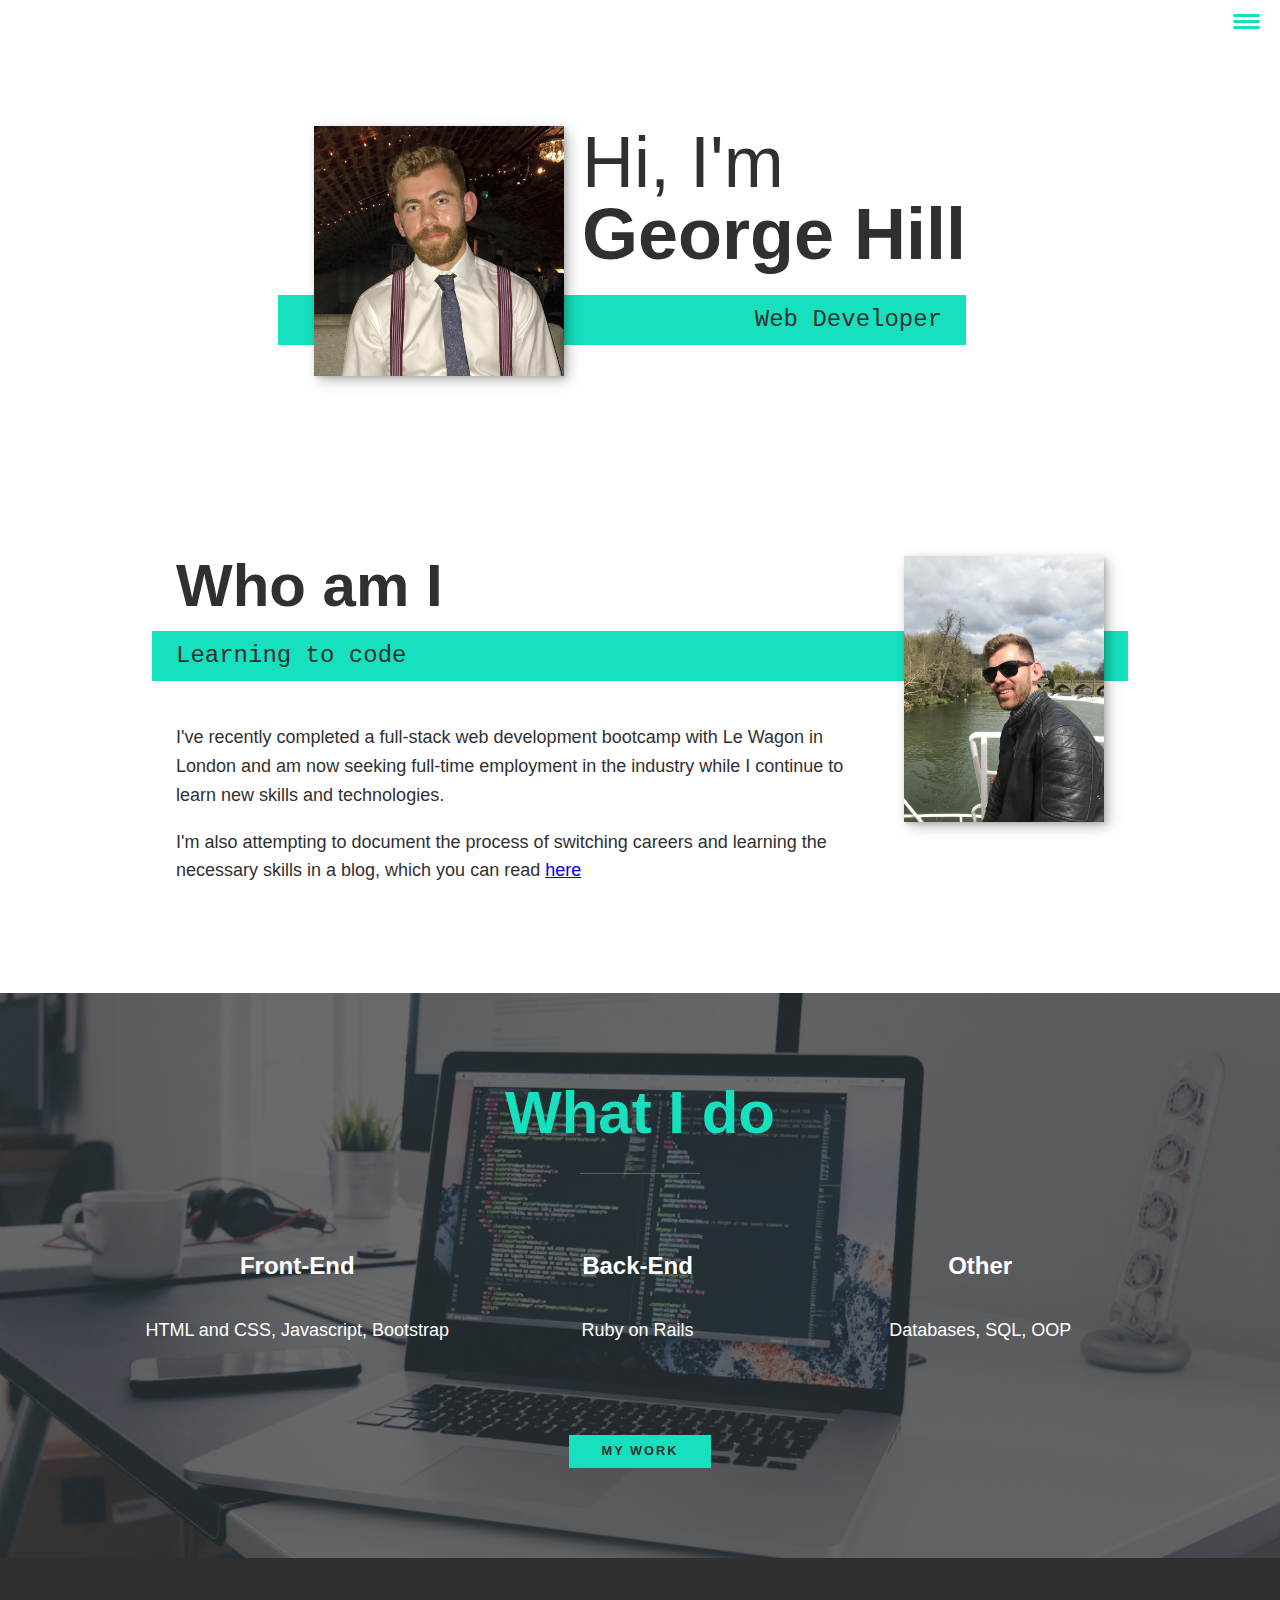
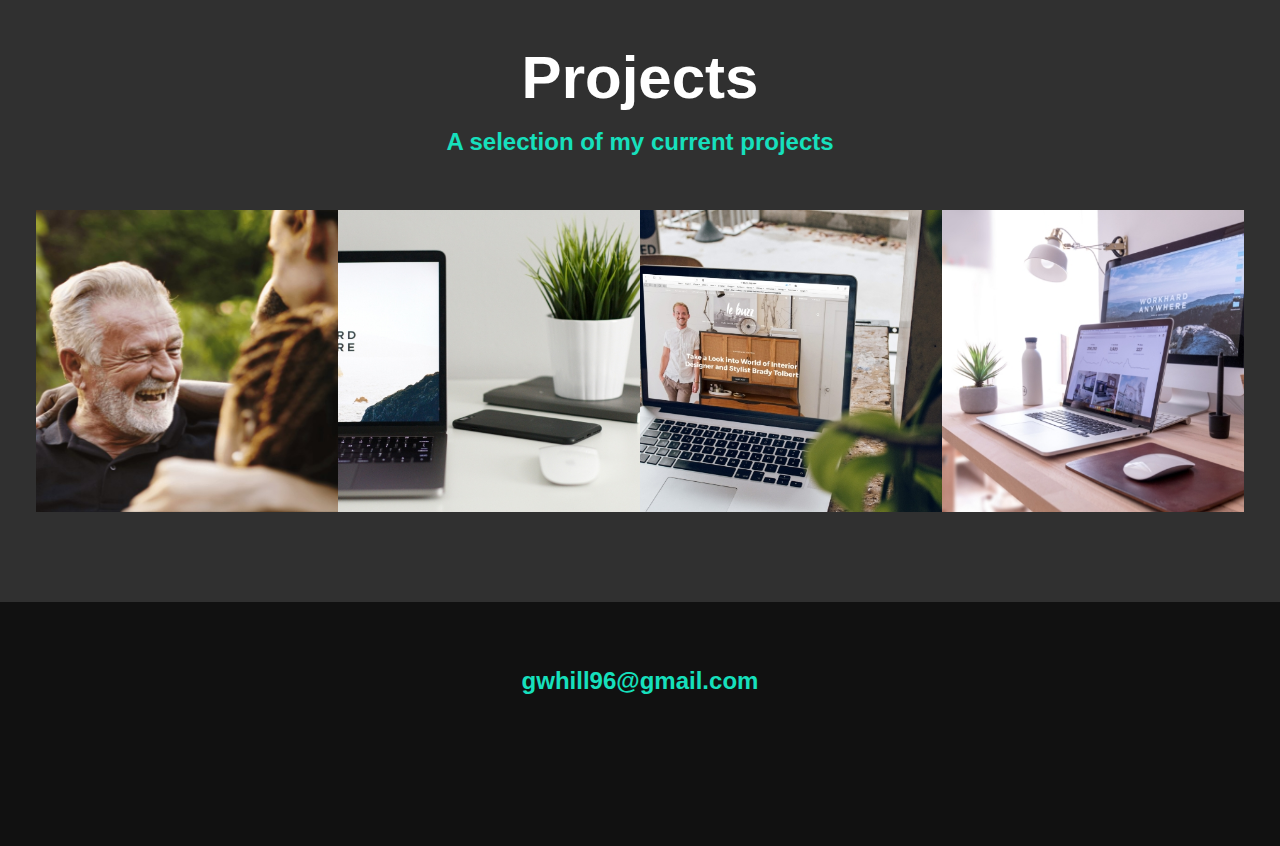
==== commit 3cae3321: "Fixed links in production" ====
--- a/index.html
+++ b/index.html
@@ -85,27 +85,26 @@
 
             <div class="portfolio">
                 <!-- Portfolio item 01 -->
-                <a href="/portfolio-items/portfolio-item1.html" class="portfolio__item">
+                <a href="portfolio-items/portfolio-item1.html" class="portfolio__item">
                   <img src="img/givingloop.jpg" alt="Stock photo from The Giving Loop" class="portfolio__img">
               </a>
 
                 <!-- Portfolio item 02 -->
-                <a href="/portfolio-items/portfolio-item2.html" class="portfolio__item">
+                <a href="portfolio-items/portfolio-item2.html" class="portfolio__item">
                     <img src="img/portfolio-02.jpg" alt="Petsy" class="portfolio__img">
                 </a>
 
                 <!-- Portfolio item 03 -->
-                <a href="/portfolio-items/portfolio-item3.html" class="portfolio__item">
+                <a href="portfolio-items/portfolio-item3.html" class="portfolio__item">
                     <img src="img/portfolio-03.jpg" alt="Financial Planning App" class="portfolio__img">
                 </a>
 
                 <!-- Portfolio item 04 -->
-                <a href="/portfolio-items/portfolio-item4.html" class="portfolio__item">
+                <a href="portfolio-items/portfolio-item4.html" class="portfolio__item">
                     <img src="img/portfolio-04.jpg" alt="Golf Clicker Game" class="portfolio__img">
                 </a>
             </div>
         </section>
-
 
         <!-- Footer -->
         <footer class="footer">
--- a/css/style.css
+++ b/css/style.css
@@ -1,3 +1,5 @@
+@import url(/css/resume.css);
+
 *,
 *::before,
 *::after {
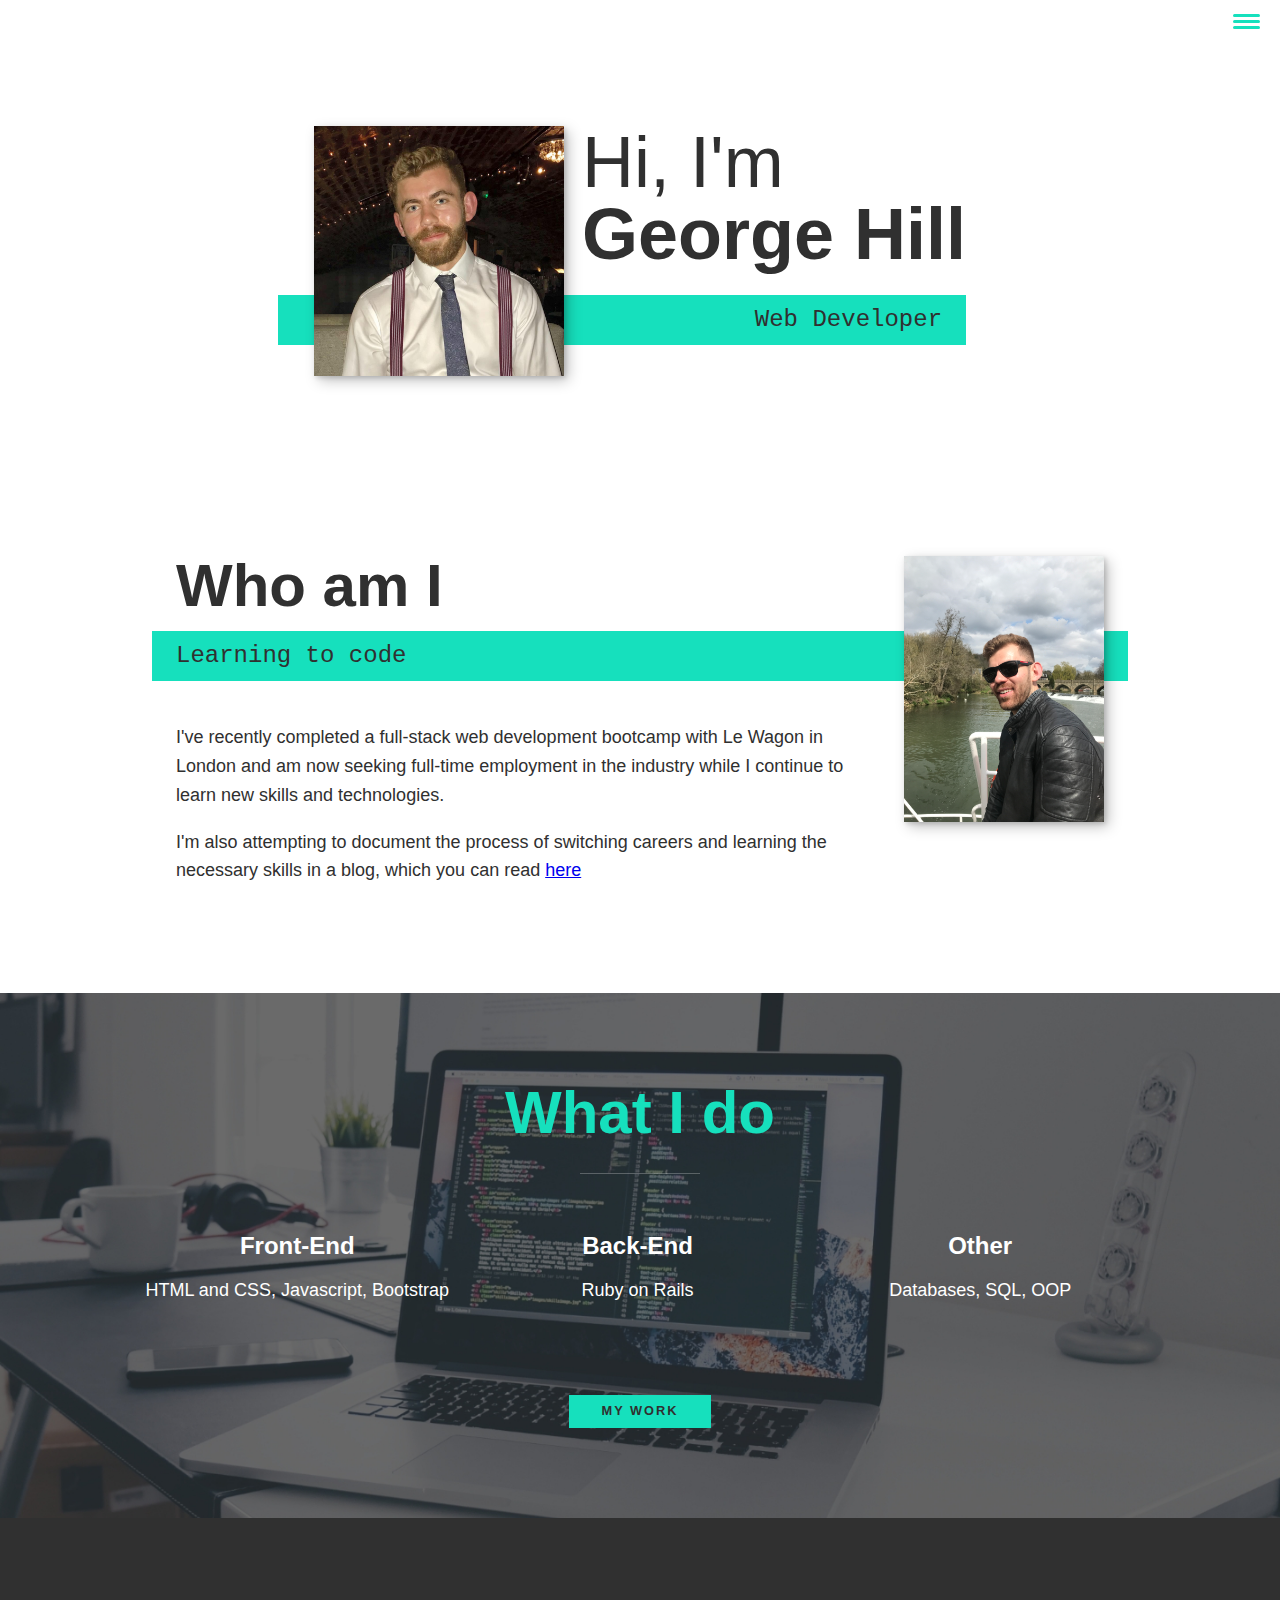
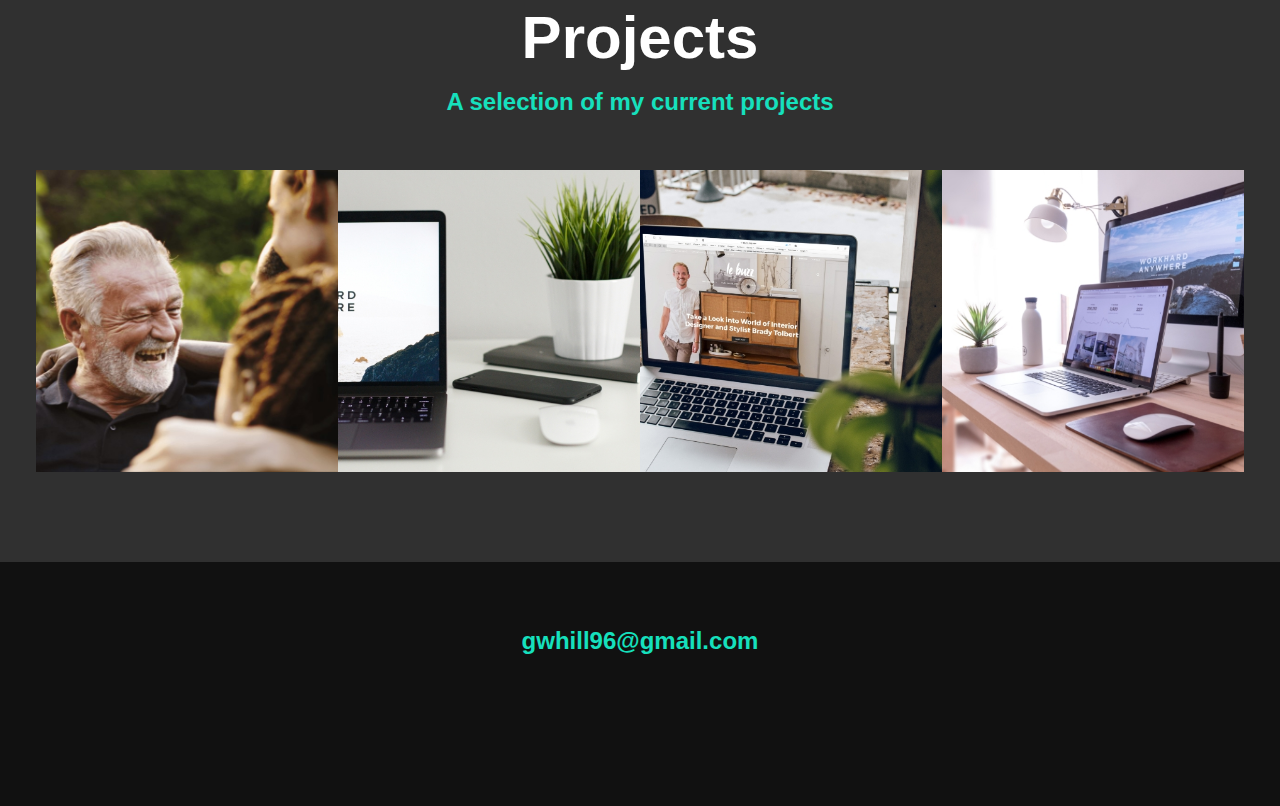
==== commit f8c300d5: "Fixed CSS link in production again" ====
--- a/index.html
+++ b/index.html
@@ -11,8 +11,8 @@
     <link href="https://fonts.googleapis.com/css?family=Lora:400,700|Roboto+Slab:400,700&display=swap" rel="stylesheet">
     <!-- Font Awesome -->
     <link rel="stylesheet" href="https://use.fontawesome.com/releases/v6.1.2/css/all.css">
+    <!-- Importing CSS styling -->
     <link rel="stylesheet" href="css/style.css">
-
   </head>
   <body>
     <header>
--- a/css/style.css
+++ b/css/style.css
@@ -1,4 +1,4 @@
-@import url(/css/resume.css);
+@import url(css/resume.css);
 
 *,
 *::before,
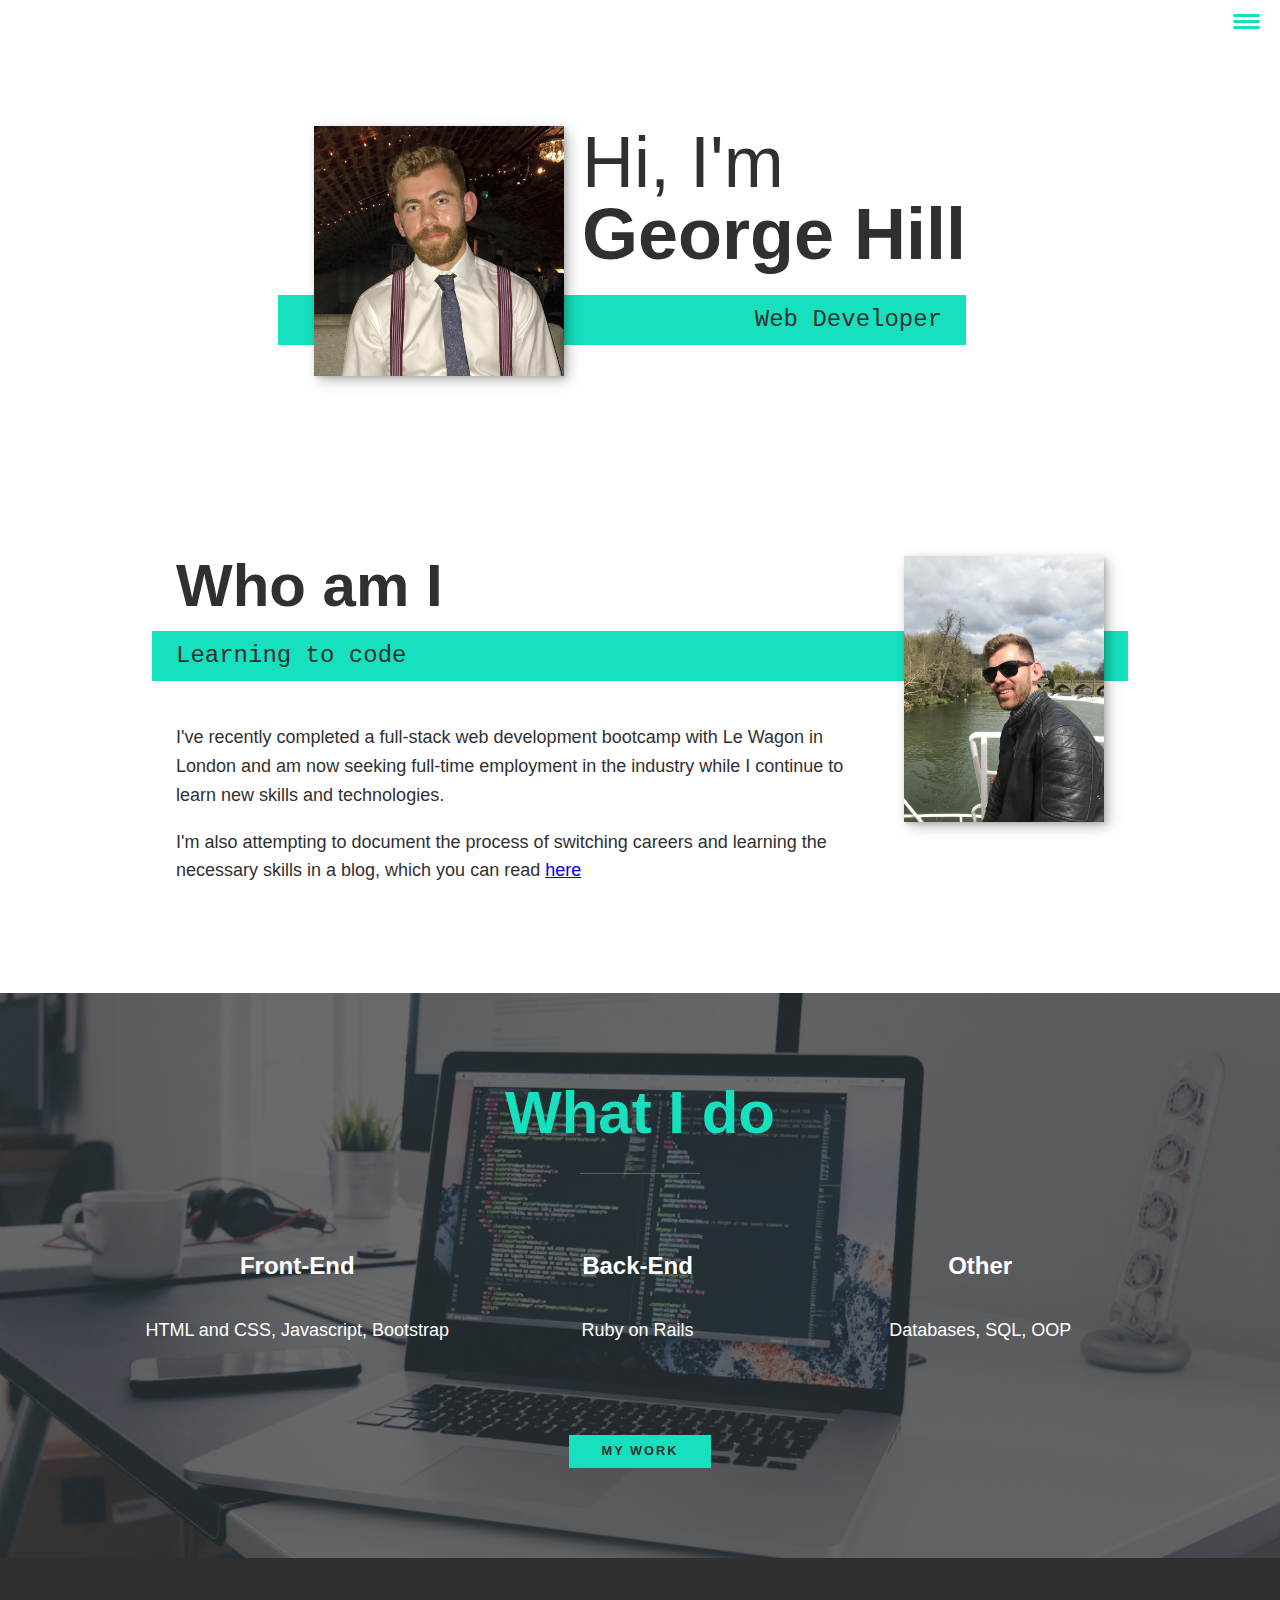
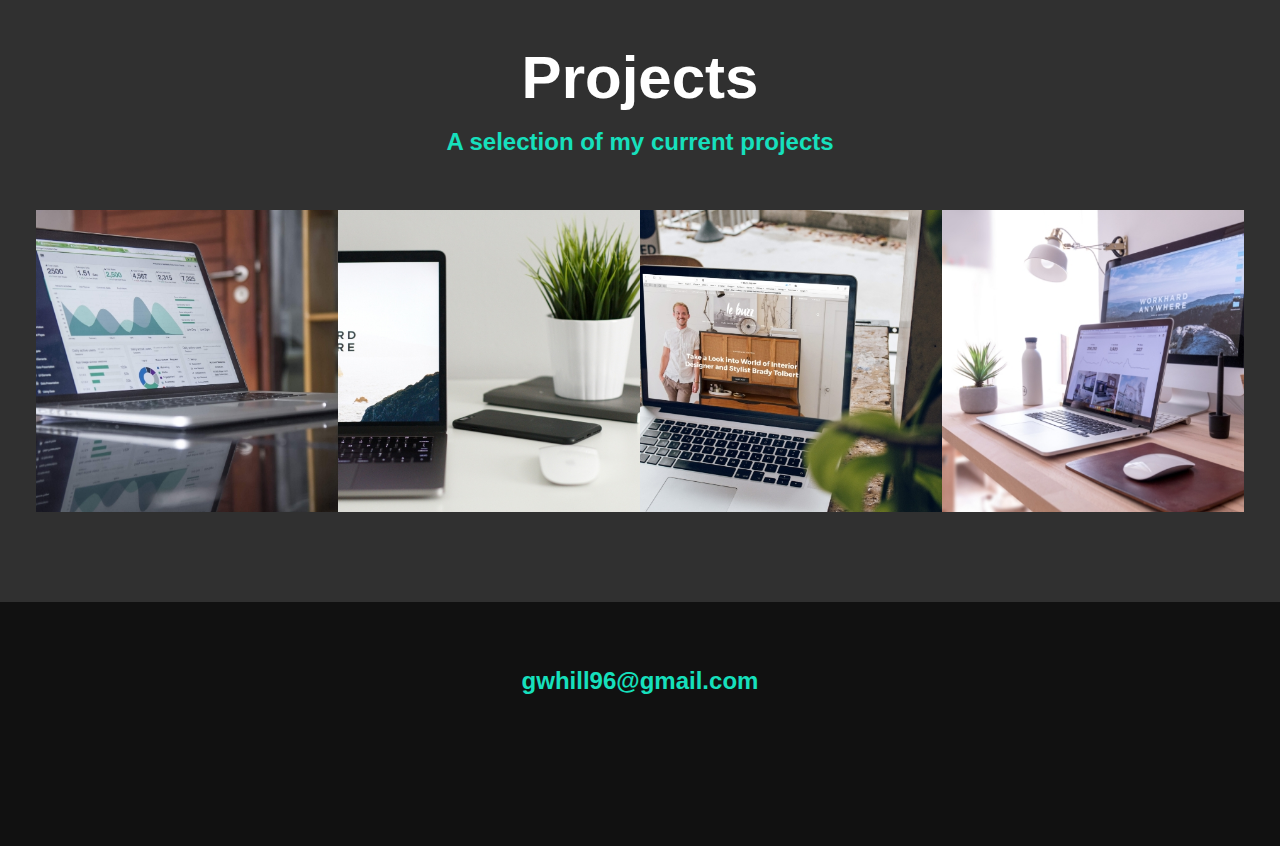
==== commit 3a63606b: "Changed some descriptions" ====
--- a/index.html
+++ b/index.html
@@ -86,7 +86,7 @@
             <div class="portfolio">
                 <!-- Portfolio item 01 -->
                 <a href="portfolio-items/portfolio-item1.html" class="portfolio__item">
-                  <img src="img/givingloop.jpg" alt="Stock photo from The Giving Loop" class="portfolio__img">
+                  <img src="img/portfolio-01.jpg" alt="Stock photo from The Giving Loop" class="portfolio__img">
               </a>
 
                 <!-- Portfolio item 02 -->
--- a/css/style.css
+++ b/css/style.css
@@ -1,4 +1,4 @@
-@import url(css/resume.css);
+@import url(../css/resume.css);
 
 *,
 *::before,
